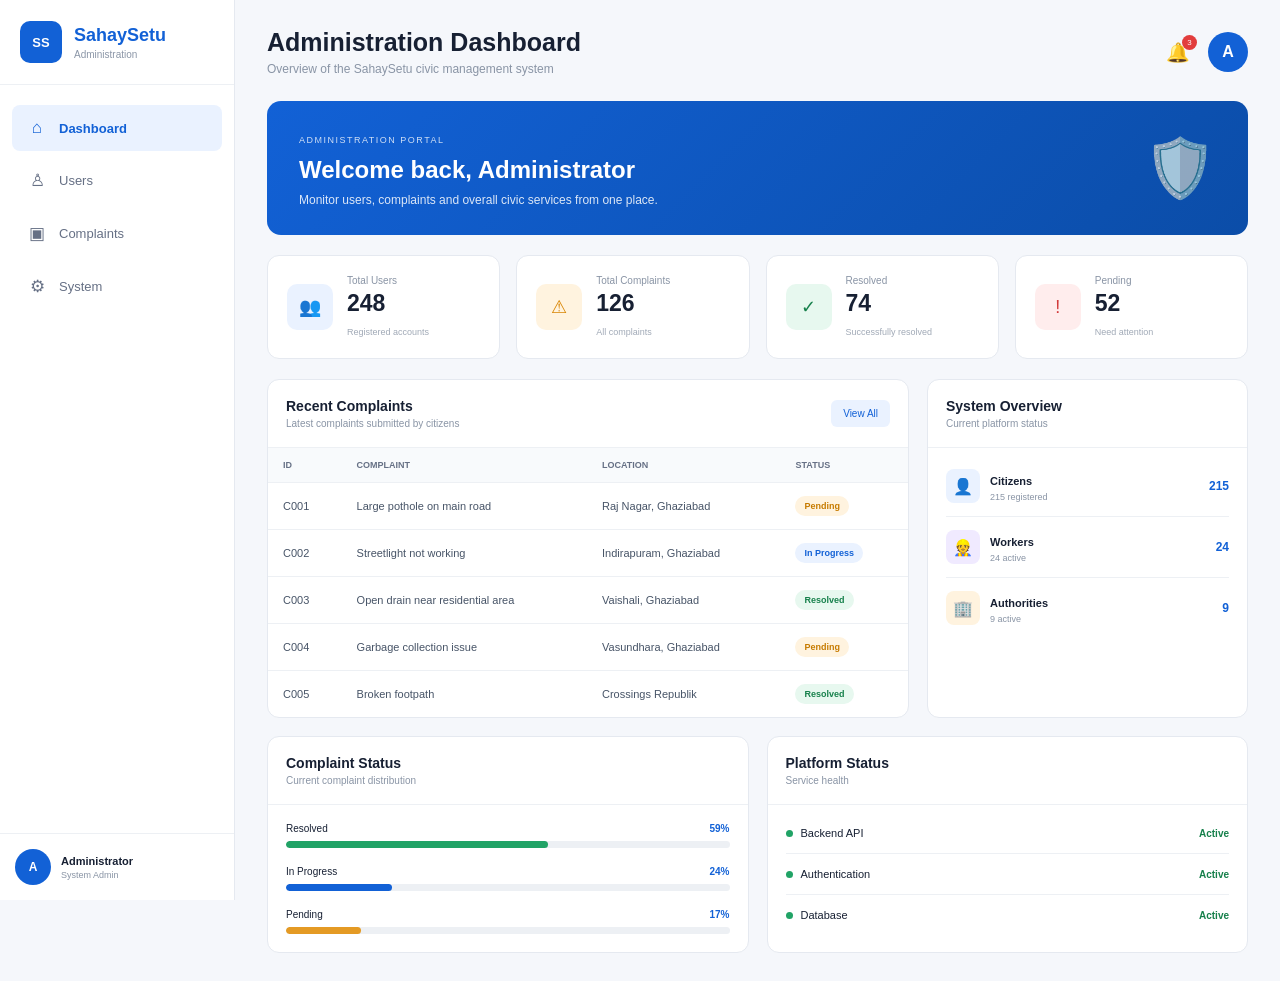
==== frontend/administration/administration.html @ 0f9a7130 "Add frontend applications" ====
<!DOCTYPE html>
<html lang="en">

<head>
    <meta charset="UTF-8">
    <meta name="viewport" content="width=device-width, initial-scale=1.0">

    <title>SahaySetu - Administration Dashboard</title>

    <link rel="stylesheet" href="administration.css">
</head>

<body>

    <!-- SIDEBAR -->
    <aside class="sidebar">

        <div class="brand">
            <div class="brand-logo">SS</div>

            <div>
                <h2>SahaySetu</h2>
                <p>Administration</p>
            </div>
        </div>


        <nav class="navigation">

            <button class="nav-btn active"
                    onclick="showSection('dashboard', this)">
                <span>⌂</span>
                Dashboard
            </button>

            <button class="nav-btn"
                    onclick="showSection('users', this)">
                <span>♙</span>
                Users
            </button>

            <button class="nav-btn"
                    onclick="showSection('complaints', this)">
                <span>▣</span>
                Complaints
            </button>

            <button class="nav-btn"
                    onclick="showSection('system', this)">
                <span>⚙</span>
                System
            </button>

        </nav>


        <div class="sidebar-footer">

            <div class="admin-mini">

                <div class="mini-avatar">
                    A
                </div>

                <div>
                    <strong>Administrator</strong>
                    <small>System Admin</small>
                </div>

            </div>

        </div>

    </aside>


    <!-- MAIN CONTENT -->
    <main class="main-content">

        <!-- TOP BAR -->
        <header class="topbar">

            <div>

                <h1 id="pageTitle">
                    Administration Dashboard
                </h1>

                <p id="pageSubtitle">
                    Overview of the SahaySetu civic management system
                </p>

            </div>


            <div class="topbar-right">

                <div class="notification">
                    🔔
                    <span>3</span>
                </div>

                <div class="profile-avatar">
                    A
                </div>

            </div>

        </header>


        <!-- ================= DASHBOARD ================= -->

        <section id="dashboard" class="section active">

            <!-- WELCOME -->

            <div class="welcome-card">

                <div>

                    <span class="welcome-label">
                        ADMINISTRATION PORTAL
                    </span>

                    <h2>
                        Welcome back, Administrator
                    </h2>

                    <p>
                        Monitor users, complaints and overall
                        civic services from one place.
                    </p>

                </div>


                <div class="welcome-symbol">
                    🛡️
                </div>

            </div>


            <!-- STATISTICS -->

            <div class="stats-grid">

                <div class="stat-card">

                    <div class="stat-icon blue">
                        👥
                    </div>

                    <div>
                        <p>Total Users</p>
                        <h2 id="totalUsers">248</h2>
                        <small>Registered accounts</small>
                    </div>

                </div>


                <div class="stat-card">

                    <div class="stat-icon orange">
                        ⚠
                    </div>

                    <div>
                        <p>Total Complaints</p>
                        <h2 id="totalComplaints">126</h2>
                        <small>All complaints</small>
                    </div>

                </div>


                <div class="stat-card">

                    <div class="stat-icon green">
                        ✓
                    </div>

                    <div>
                        <p>Resolved</p>
                        <h2 id="resolvedComplaints">74</h2>
                        <small>Successfully resolved</small>
                    </div>

                </div>


                <div class="stat-card">

                    <div class="stat-icon red">
                        !
                    </div>

                    <div>
                        <p>Pending</p>
                        <h2 id="pendingComplaints">52</h2>
                        <small>Need attention</small>
                    </div>

                </div>

            </div>


            <!-- MAIN DASHBOARD GRID -->

            <div class="dashboard-grid">

                <!-- RECENT COMPLAINTS -->

                <div class="card complaints-card">

                    <div class="card-heading">

                        <div>
                            <h3>Recent Complaints</h3>
                            <p>Latest complaints submitted by citizens</p>
                        </div>

                        <button class="view-btn"
                                onclick="showSectionByName('complaints')">
                            View All
                        </button>

                    </div>


                    <div class="table-wrapper">

                        <table>

                            <thead>

                                <tr>
                                    <th>ID</th>
                                    <th>Complaint</th>
                                    <th>Location</th>
                                    <th>Status</th>
                                </tr>

                            </thead>

                            <tbody id="recentComplaints">

                            </tbody>

                        </table>

                    </div>

                </div>


                <!-- QUICK OVERVIEW -->

                <div class="card">

                    <div class="card-heading">

                        <div>
                            <h3>System Overview</h3>
                            <p>Current platform status</p>
                        </div>

                    </div>


                    <div class="overview-list">

                        <div class="overview-item">

                            <div class="overview-icon blue">
                                👤
                            </div>

                            <div>
                                <strong>Citizens</strong>
                                <p>215 registered</p>
                            </div>

                            <span>215</span>

                        </div>


                        <div class="overview-item">

                            <div class="overview-icon purple">
                                👷
                            </div>

                            <div>
                                <strong>Workers</strong>
                                <p>24 active</p>
                            </div>

                            <span>24</span>

                        </div>


                        <div class="overview-item">

                            <div class="overview-icon orange">
                                🏢
                            </div>

                            <div>
                                <strong>Authorities</strong>
                                <p>9 active</p>
                            </div>

                            <span>9</span>

                        </div>

                    </div>

                </div>

            </div>


            <!-- BOTTOM GRID -->

            <div class="bottom-grid">

                <div class="card">

                    <div class="card-heading">

                        <div>
                            <h3>Complaint Status</h3>
                            <p>Current complaint distribution</p>
                        </div>

                    </div>


                    <div class="status-bars">

                        <div class="bar-row">

                            <div class="bar-info">
                                <span>Resolved</span>
                                <strong>59%</strong>
                            </div>

                            <div class="bar">
                                <div class="bar-fill green-fill"
                                     style="width: 59%;">
                                </div>
                            </div>

                        </div>


                        <div class="bar-row">

                            <div class="bar-info">
                                <span>In Progress</span>
                                <strong>24%</strong>
                            </div>

                            <div class="bar">
                                <div class="bar-fill blue-fill"
                                     style="width: 24%;">
                                </div>
                            </div>

                        </div>


                        <div class="bar-row">

                            <div class="bar-info">
                                <span>Pending</span>
                                <strong>17%</strong>
                            </div>

                            <div class="bar">
                                <div class="bar-fill orange-fill"
                                     style="width: 17%;">
                                </div>
                            </div>

                        </div>

                    </div>

                </div>


                <div class="card">

                    <div class="card-heading">

                        <div>
                            <h3>Platform Status</h3>
                            <p>Service health</p>
                        </div>

                    </div>


                    <div class="service-list">

                        <div class="service-row">

                            <span>
                                <i class="online-dot"></i>
                                Backend API
                            </span>

                            <strong>Active</strong>

                        </div>


                        <div class="service-row">

                            <span>
                                <i class="online-dot"></i>
                                Authentication
                            </span>

                            <strong>Active</strong>

                        </div>


                        <div class="service-row">

                            <span>
                                <i class="online-dot"></i>
                                Database
                            </span>

                            <strong>Active</strong>

                        </div>

                    </div>

                </div>

            </div>

        </section>


        <!-- ================= USERS ================= -->

        <section id="users" class="section">

            <div class="section-title">

                <div>
                    <h2>User Management</h2>

                    <p>
                        View and manage SahaySetu users.
                    </p>
                </div>

                <button class="primary-btn"
                        onclick="refreshUsers()">
                    ↻ Refresh
                </button>

            </div>


            <div class="card">

                <div class="toolbar">

                    <input
                        type="text"
                        id="userSearch"
                        placeholder="Search users..."
                        oninput="searchUsers()">

                    <select id="roleFilter"
                            onchange="searchUsers()">

                        <option value="all">
                            All Roles
                        </option>

                        <option value="citizen">
                            Citizen
                        </option>

                        <option value="worker">
                            Worker
                        </option>

                        <option value="authority">
                            Authority
                        </option>

                        <option value="admin">
                            Administration
                        </option>

                    </select>

                </div>


                <div class="table-wrapper">

                    <table>

                        <thead>

                            <tr>
                                <th>ID</th>
                                <th>Name</th>
                                <th>Email</th>
                                <th>Role</th>
                                <th>Status</th>
                            </tr>

                        </thead>

                        <tbody id="usersTable">

                        </tbody>

                    </table>

                </div>

            </div>

        </section>


        <!-- ================= COMPLAINTS ================= -->

        <section id="complaints" class="section">

            <div class="section-title">

                <div>
                    <h2>Complaint Management</h2>

                    <p>
                        Monitor complaints received from citizens.
                    </p>
                </div>

                <button class="primary-btn"
                        onclick="refreshComplaints()">
                    ↻ Refresh
                </button>

            </div>


            <div class="card">

                <div class="toolbar">

                    <input
                        type="text"
                        id="complaintSearch"
                        placeholder="Search complaints..."
                        oninput="searchComplaints()">


                    <select id="complaintStatusFilter"
                            onchange="searchComplaints()">

                        <option value="all">
                            All Status
                        </option>

                        <option value="pending">
                            Pending
                        </option>

                        <option value="progress">
                            In Progress
                        </option>

                        <option value="resolved">
                            Resolved
                        </option>

                    </select>

                </div>


                <div class="table-wrapper">

                    <table>

                        <thead>

                            <tr>
                                <th>ID</th>
                                <th>Complaint</th>
                                <th>Location</th>
                                <th>Priority</th>
                                <th>Status</th>
                            </tr>

                        </thead>

                        <tbody id="complaintsTable">

                        </tbody>

                    </table>

                </div>

            </div>

        </section>


        <!-- ================= SYSTEM ================= -->

        <section id="system" class="section">

            <div class="section-title">

                <div>
                    <h2>System Information</h2>

                    <p>
                        SahaySetu platform information.
                    </p>
                </div>

            </div>


            <div class="system-grid">

                <div class="system-card">

                    <span>Frontend</span>

                    <strong>HTML / CSS / JavaScript</strong>

                </div>


                <div class="system-card">

                    <span>Backend</span>

                    <strong>FastAPI</strong>

                </div>


                <div class="system-card">

                    <span>Database</span>

                    <strong>PostgreSQL</strong>

                </div>


                <div class="system-card">

                    <span>Authentication</span>

                    <strong>Bearer Token</strong>

                </div>

            </div>

        </section>

    </main>


    <script src="administration.js"></script>

</body>

</html>
---- frontend/administration/administration.css ----
* {
    margin: 0;
    padding: 0;
    box-sizing: border-box;
}


body {
    font-family: Arial, sans-serif;
    background: #f5f7fb;
    color: #172033;
}


/* ================= SIDEBAR ================= */

.sidebar {
    position: fixed;
    left: 0;
    top: 0;

    width: 235px;
    height: 100vh;

    background: #ffffff;

    border-right: 1px solid #e5e9f0;

    display: flex;
    flex-direction: column;

    z-index: 100;
}


.brand {
    height: 85px;

    padding: 20px;

    display: flex;
    align-items: center;

    gap: 12px;

    border-bottom: 1px solid #edf0f4;
}


.brand-logo {
    width: 42px;
    height: 42px;

    background: #1261d6;

    color: white;

    border-radius: 10px;

    display: flex;
    align-items: center;
    justify-content: center;

    font-size: 13px;
    font-weight: bold;
}


.brand h2 {
    color: #1261d6;
    font-size: 18px;
}


.brand p {
    color: #8b96a7;
    font-size: 10px;

    margin-top: 3px;
}


.navigation {
    padding: 20px 12px;
}


.nav-btn {
    width: 100%;

    border: none;

    background: transparent;

    color: #667085;

    padding: 13px 15px;

    margin-bottom: 6px;

    border-radius: 8px;

    display: flex;
    align-items: center;

    gap: 12px;

    cursor: pointer;

    font-size: 13px;

    text-align: left;
}


.nav-btn span {
    width: 20px;

    text-align: center;

    font-size: 17px;
}


.nav-btn:hover {
    background: #eef5ff;
    color: #1261d6;
}


.nav-btn.active {
    background: #eaf2ff;
    color: #1261d6;

    font-weight: bold;
}


.sidebar-footer {
    margin-top: auto;

    padding: 15px;

    border-top: 1px solid #edf0f4;
}


.admin-mini {
    display: flex;
    align-items: center;

    gap: 10px;
}


.mini-avatar {
    width: 36px;
    height: 36px;

    background: #1261d6;

    color: white;

    border-radius: 50%;

    display: flex;
    align-items: center;
    justify-content: center;

    font-size: 12px;
    font-weight: bold;
}


.admin-mini strong {
    display: block;

    font-size: 11px;
}


.admin-mini small {
    display: block;

    color: #8994a5;

    font-size: 9px;

    margin-top: 3px;
}


/* ================= MAIN ================= */

.main-content {
    margin-left: 235px;

    min-height: 100vh;

    padding: 28px 32px;
}


/* ================= TOPBAR ================= */

.topbar {
    display: flex;

    align-items: center;

    justify-content: space-between;

    margin-bottom: 25px;
}


.topbar h1 {
    font-size: 25px;

    margin-bottom: 5px;
}


.topbar p {
    color: #8994a5;

    font-size: 12px;
}


.topbar-right {
    display: flex;

    align-items: center;

    gap: 18px;
}


.notification {
    position: relative;

    font-size: 19px;

    cursor: pointer;
}


.notification span {
    position: absolute;

    top: -6px;
    right: -7px;

    width: 15px;
    height: 15px;

    background: #e23d3d;

    color: white;

    border-radius: 50%;

    display: flex;
    align-items: center;
    justify-content: center;

    font-size: 8px;
}


.profile-avatar {
    width: 40px;
    height: 40px;

    background: #1261d6;

    color: white;

    border-radius: 50%;

    display: flex;
    align-items: center;
    justify-content: center;

    font-weight: bold;
}


/* ================= SECTIONS ================= */

.section {
    display: none;
}


.section.active {
    display: block;
}


/* ================= WELCOME ================= */

.welcome-card {
    background: linear-gradient(
        135deg,
        #1261d6,
        #0b4da8
    );

    color: white;

    border-radius: 14px;

    padding: 28px 32px;

    display: flex;

    align-items: center;

    justify-content: space-between;

    margin-bottom: 20px;
}


.welcome-label {
    font-size: 9px;

    letter-spacing: 1.5px;

    opacity: 0.8;
}


.welcome-card h2 {
    font-size: 24px;

    margin: 9px 0;
}


.welcome-card p {
    font-size: 12px;

    opacity: 0.85;
}


.welcome-symbol {
    font-size: 58px;

    opacity: 0.8;
}


/* ================= STATISTICS ================= */

.stats-grid {
    display: grid;

    grid-template-columns: repeat(4, 1fr);

    gap: 16px;

    margin-bottom: 20px;
}


.stat-card {
    background: white;

    border: 1px solid #e5e9f0;

    border-radius: 12px;

    padding: 19px;

    display: flex;

    align-items: center;

    gap: 14px;
}


.stat-icon {
    width: 46px;
    height: 46px;

    border-radius: 10px;

    display: flex;
    align-items: center;
    justify-content: center;

    font-size: 18px;
}


.stat-icon.blue {
    background: #eaf2ff;
    color: #1261d6;
}


.stat-icon.orange {
    background: #fff3df;
    color: #d88400;
}


.stat-icon.green {
    background: #e7f8ef;
    color: #16804b;
}


.stat-icon.red {
    background: #ffeded;
    color: #d23b3b;
}


.stat-card p {
    color: #8994a5;

    font-size: 10px;
}


.stat-card h2 {
    font-size: 23px;

    margin: 4px 0;
}


.stat-card small {
    color: #a0a9b6;

    font-size: 9px;
}


/* ================= CARDS ================= */

.card {
    background: white;

    border: 1px solid #e5e9f0;

    border-radius: 12px;

    overflow: hidden;
}


.dashboard-grid {
    display: grid;

    grid-template-columns: 2fr 1fr;

    gap: 18px;

    margin-bottom: 18px;
}


.bottom-grid {
    display: grid;

    grid-template-columns: 1fr 1fr;

    gap: 18px;
}


.card-heading {
    padding: 18px;

    display: flex;

    align-items: center;

    justify-content: space-between;

    border-bottom: 1px solid #edf0f4;
}


.card-heading h3 {
    font-size: 14px;
}


.card-heading p {
    color: #8994a5;

    font-size: 10px;

    margin-top: 4px;
}


.view-btn {
    border: none;

    background: #eaf2ff;

    color: #1261d6;

    padding: 8px 12px;

    border-radius: 6px;

    cursor: pointer;

    font-size: 10px;
}


.view-btn:hover {
    background: #dceaff;
}


/* ================= TABLE ================= */

.table-wrapper {
    width: 100%;

    overflow-x: auto;
}


table {
    width: 100%;

    border-collapse: collapse;

    min-width: 550px;
}


th {
    background: #f8fafc;

    color: #667085;

    padding: 12px 15px;

    text-align: left;

    font-size: 9px;

    text-transform: uppercase;
}


td {
    padding: 13px 15px;

    border-top: 1px solid #edf0f4;

    color: #475467;

    font-size: 11px;
}


.status {
    display: inline-block;

    padding: 5px 9px;

    border-radius: 20px;

    font-size: 9px;

    font-weight: bold;
}


.status.pending {
    background: #fff3df;
    color: #c77b00;
}


.status.progress {
    background: #eaf2ff;
    color: #1261d6;
}


.status.resolved {
    background: #e7f8ef;
    color: #16804b;
}


/* ================= OVERVIEW ================= */

.overview-list {
    padding: 8px 18px 15px;
}


.overview-item {
    display: flex;

    align-items: center;

    gap: 10px;

    padding: 13px 0;

    border-bottom: 1px solid #edf0f4;
}


.overview-item:last-child {
    border-bottom: none;
}


.overview-icon {
    width: 34px;
    height: 34px;

    border-radius: 8px;

    display: flex;
    align-items: center;
    justify-content: center;
}


.overview-icon.blue {
    background: #eaf2ff;
}


.overview-icon.purple {
    background: #f0eaff;
}


.overview-icon.orange {
    background: #fff3df;
}


.overview-item div:nth-child(2) {
    flex: 1;
}


.overview-item strong {
    font-size: 11px;
}


.overview-item p {
    color: #8994a5;

    font-size: 9px;

    margin-top: 3px;
}


.overview-item > span {
    font-size: 12px;

    font-weight: bold;

    color: #1261d6;
}


/* ================= STATUS BARS ================= */

.status-bars {
    padding: 18px;
}


.bar-row {
    margin-bottom: 18px;
}


.bar-row:last-child {
    margin-bottom: 0;
}


.bar-info {
    display: flex;

    justify-content: space-between;

    margin-bottom: 7px;

    font-size: 10px;
}


.bar-info strong {
    color: #1261d6;
}


.bar {
    width: 100%;

    height: 7px;

    background: #edf0f4;

    border-radius: 10px;

    overflow: hidden;
}


.bar-fill {
    height: 100%;

    border-radius: 10px;
}


.green-fill {
    background: #21a366;
}


.blue-fill {
    background: #1261d6;
}


.orange-fill {
    background: #e49a24;
}


/* ================= SERVICES ================= */

.service-list {
    padding: 8px 18px 15px;
}


.service-row {
    display: flex;

    align-items: center;

    justify-content: space-between;

    padding: 14px 0;

    border-bottom: 1px solid #edf0f4;

    font-size: 11px;
}


.service-row:last-child {
    border-bottom: none;
}


.service-row span {
    display: flex;

    align-items: center;

    gap: 8px;
}


.service-row strong {
    color: #16804b;

    font-size: 10px;
}


.online-dot {
    width: 7px;
    height: 7px;

    background: #21a366;

    border-radius: 50%;

    display: inline-block;
}


/* ================= SECTION TITLE ================= */

.section-title {
    display: flex;

    align-items: center;

    justify-content: space-between;

    margin-bottom: 20px;
}


.section-title h2 {
    font-size: 22px;
}


.section-title p {
    color: #8994a5;

    font-size: 12px;

    margin-top: 5px;
}


.primary-btn {
    border: none;

    background: #1261d6;

    color: white;

    padding: 10px 15px;

    border-radius: 7px;

    cursor: pointer;

    font-size: 11px;
}


.primary-btn:hover {
    background: #0b4da8;
}


/* ================= TOOLBAR ================= */

.toolbar {
    padding: 16px;

    display: flex;

    gap: 10px;

    border-bottom: 1px solid #edf0f4;
}


.toolbar input,
.toolbar select {
    height: 38px;

    border: 1px solid #dce2ea;

    border-radius: 7px;

    padding: 0 12px;

    outline: none;

    font-size: 11px;
}


.toolbar input {
    width: 300px;
}


.toolbar input:focus,
.toolbar select:focus {
    border-color: #1261d6;
}


/* ================= SYSTEM ================= */

.system-grid {
    display: grid;

    grid-template-columns: repeat(2, 1fr);

    gap: 18px;
}


.system-card {
    background: white;

    border: 1px solid #e5e9f0;

    border-radius: 12px;

    padding: 25px;
}


.system-card span {
    display: block;

    color: #8994a5;

    font-size: 10px;

    margin-bottom: 8px;
}


.system-card strong {
    color: #1261d6;

    font-size: 15px;
}


/* ================= RESPONSIVE ================= */

@media (max-width: 1100px) {

    .stats-grid {
        grid-template-columns: repeat(2, 1fr);
    }

    .dashboard-grid {
        grid-template-columns: 1fr;
    }

}


@media (max-width: 800px) {

    .sidebar {
        width: 70px;
    }

    .brand {
        justify-content: center;

        padding: 10px;
    }

    .brand > div:last-child {
        display: none;
    }

    .nav-btn {
        justify-content: center;

        padding: 14px 5px;

        font-size: 0;
    }

    .nav-btn span {
        font-size: 18px;
    }

    .admin-mini div:last-child {
        display: none;
    }

    .admin-mini {
        justify-content: center;
    }

    .main-content {
        margin-left: 70px;

        padding: 20px;
    }

    .bottom-grid {
        grid-template-columns: 1fr;
    }

}


@media (max-width: 600px) {

    .stats-grid {
        grid-template-columns: 1fr;
    }

    .system-grid {
        grid-template-columns: 1fr;
    }

    .topbar {
        align-items: flex-start;
    }

    .topbar h1 {
        font-size: 20px;
    }

    .notification,
    .profile-avatar {
        display: none;
    }

    .welcome-symbol {
        display: none;
    }

    .toolbar {
        flex-direction: column;
    }

    .toolbar input {
        width: 100%;
    }

}
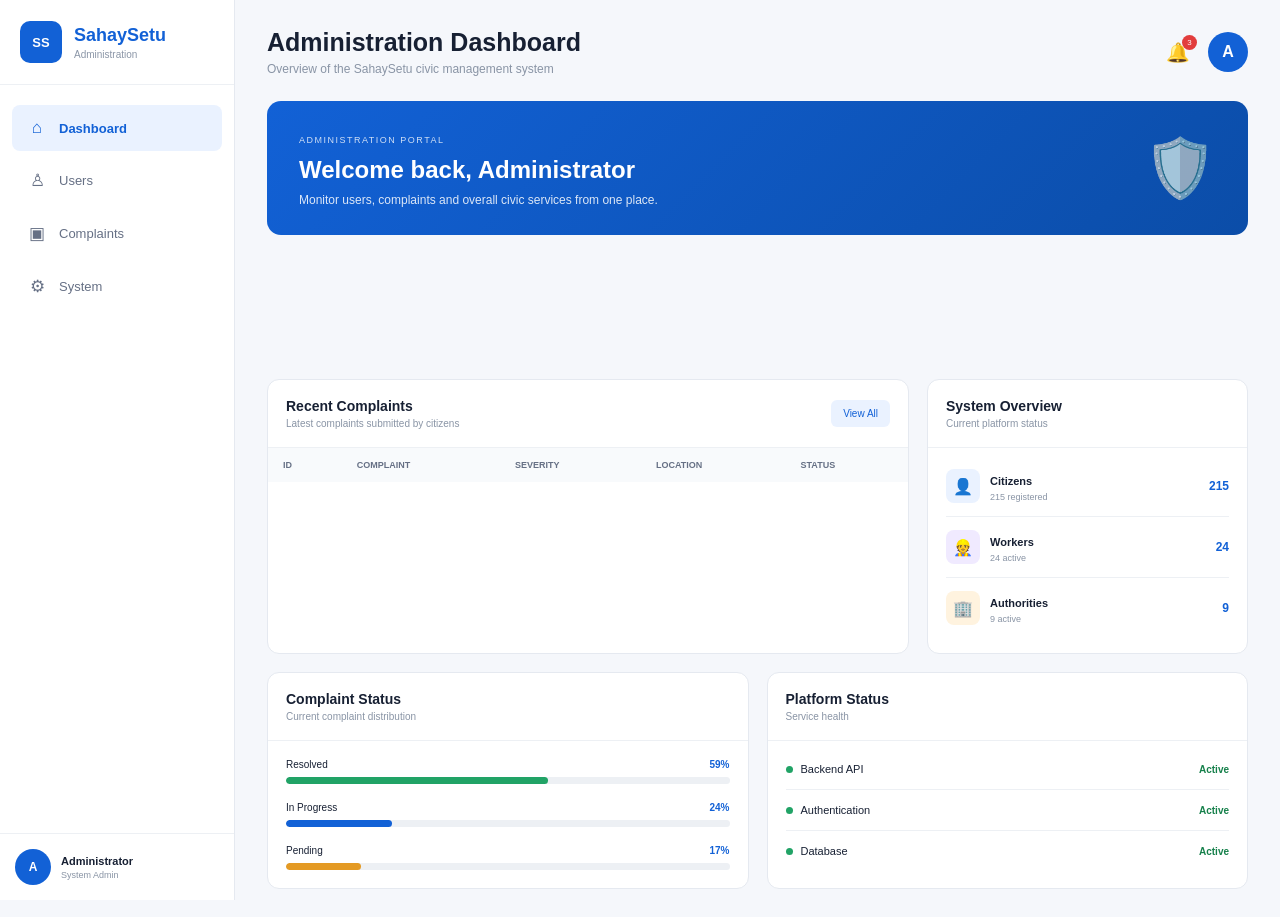
==== commit 30c65e03: "Integrate Flutter mobile app into SahaySetu" ====
--- a/frontend/administration/administration.html
+++ b/frontend/administration/administration.html
@@ -144,7 +144,7 @@
 
             <!-- STATISTICS -->
 
-            <div class="stats-grid">
+            <div class="stats-grid stats-loading">
 
                 <div class="stat-card">
 
@@ -154,7 +154,7 @@
 
                     <div>
                         <p>Total Users</p>
-                        <h2 id="totalUsers">248</h2>
+                        <h2 id="totalUsers">0</h2>
                         <small>Registered accounts</small>
                     </div>
 
@@ -169,7 +169,7 @@
 
                     <div>
                         <p>Total Complaints</p>
-                        <h2 id="totalComplaints">126</h2>
+                        <h2 id="totalComplaints">0</h2>
                         <small>All complaints</small>
                     </div>
 
@@ -184,7 +184,7 @@
 
                     <div>
                         <p>Resolved</p>
-                        <h2 id="resolvedComplaints">74</h2>
+                        <h2 id="resolvedComplaints">0</h2>
                         <small>Successfully resolved</small>
                     </div>
 
@@ -199,7 +199,7 @@
 
                     <div>
                         <p>Pending</p>
-                        <h2 id="pendingComplaints">52</h2>
+                        <h2 id="pendingComplaints">0</h2>
                         <small>Need attention</small>
                     </div>
 
@@ -240,6 +240,7 @@
                                 <tr>
                                     <th>ID</th>
                                     <th>Complaint</th>
+                                    <th>Severity</th>
                                     <th>Location</th>
                                     <th>Status</th>
                                 </tr>
--- a/frontend/administration/administration.css
+++ b/frontend/administration/administration.css
@@ -1032,3 +1032,64 @@
     }
 
 }
+
+
+/* ========================================
+   SAHAYSETU — COMPLAINT TABLE ENHANCEMENTS
+======================================== */
+
+.severity-badge {
+    display: inline-flex;
+    align-items: center;
+    padding: 5px 10px;
+    border-radius: 999px;
+    font-size: 11px;
+    font-weight: 700;
+    letter-spacing: 0.5px;
+    white-space: nowrap;
+}
+
+.severity-high {
+    background: #fee2e2;
+    color: #b91c1c;
+}
+
+.severity-medium {
+    background: #fef3c7;
+    color: #92400e;
+}
+
+.severity-low {
+    background: #dcfce7;
+    color: #166534;
+}
+
+.severity-unknown {
+    background: #e5e7eb;
+    color: #374151;
+}
+
+.location-link {
+    color: #2563eb;
+    text-decoration: none;
+    font-weight: 500;
+    white-space: nowrap;
+}
+
+.location-link:hover {
+    text-decoration: underline;
+}
+
+.complaint-id {
+    font-weight: 700;
+    white-space: nowrap;
+}
+
+.complaint-description {
+    min-width: 220px;
+    line-height: 1.6;
+}
+
+.stats-loading {
+    visibility: hidden;
+}
